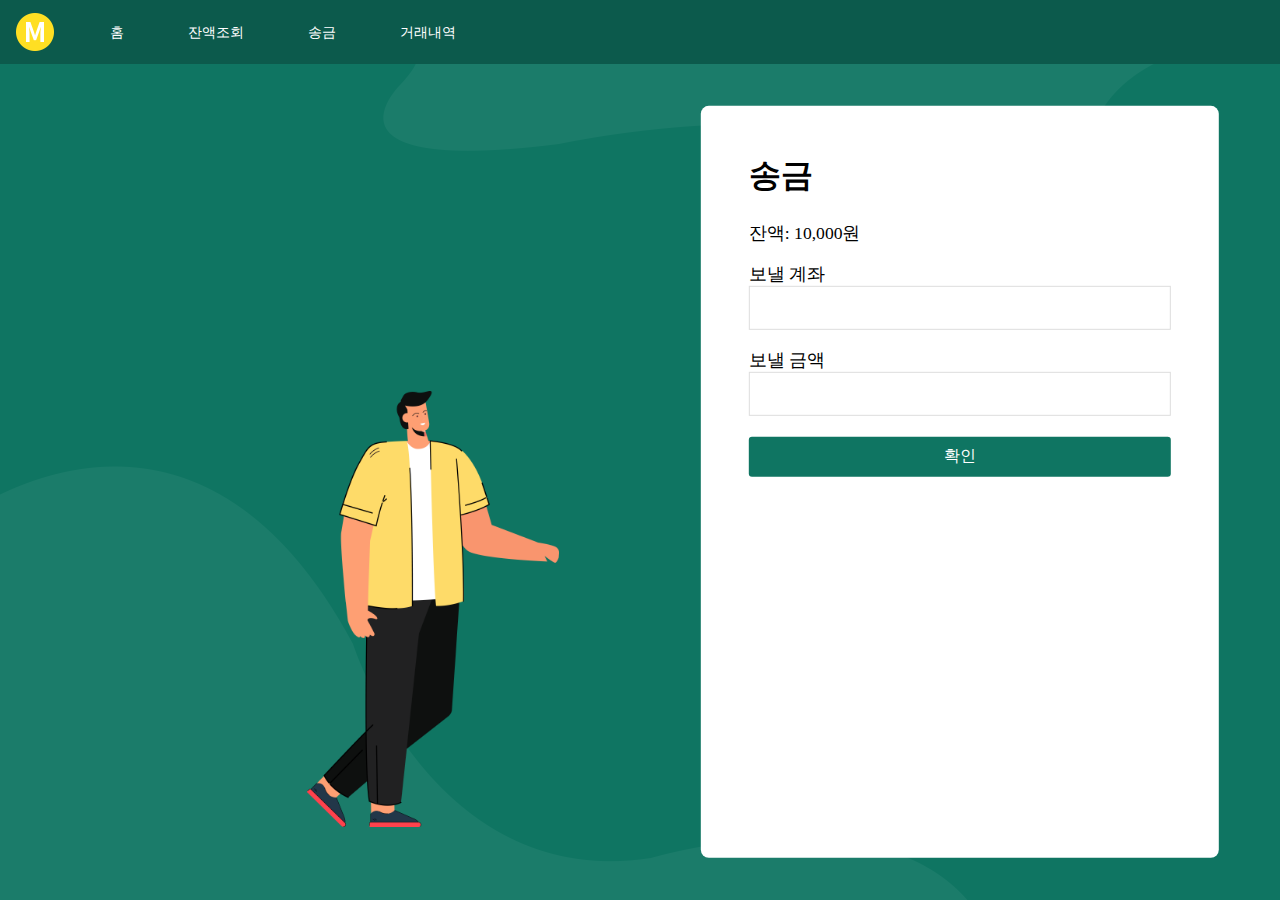
==== transfer.html @ 47a7b5f4 "20220927-마카오뱅크" ====
<!DOCTYPE html>
<html lang="en">
  <head>
    <meta charset="UTF-8" />
    <meta http-equiv="X-UA-Compatible" content="IE=edge" />
    <meta name="viewport" content="width=device-width, initial-scale=1.0" />
    <link rel="stylesheet" href="./CSS/header.css" />
    <link rel="stylesheet" href="./CSS/global.css" />
    <link rel="stylesheet" href="./CSS/common.css" />
    <link rel="stylesheet" href="./CSS/main.css" />
    <link rel="stylesheet" href="./CSS/transfer.css" />
    <title>마카오 뱅크</title>
  </head>
  <body>
    <header>
      <div>
        <h1>
          <a href="index.html">Makao Bank</a>
        </h1>
        <nav>
          <ul>
            <li>
              <a href="index.html"> 홈 </a>
            </li>
            <li>
              <a href="account.html"> 잔액조회 </a>
            </li>
            <li>
              <a href="transfer.html"> 송금 </a>
            </li>
            <li>
              <a href="transactions.html"> 거래내역 </a>
            </li>
          </ul>
        </nav>
      </div>
    </header>
    <main>
      <section>
        <div class="decoration-left"></div>
        <article>
          <h2>송금</h2>
          <p>잔액: 10,000원</p>
          <label>보낼 계좌</label>
          <input type="text" />
          <label>보낼 금액</label>
          <input type="number" />
          <button type="button">확인</button>
        </article>
        <div class="decoration-right"></div>
      </section>
    </main>
  </body>
</html>
---- CSS/header.css ----
header {
  background-color: #0c5a4c;
  height: 4em;
}

header div {
  display: flex;
  align-items: center;
  margin: 0 auto;
  padding: 0 1rem;
  min-width: 1024px;
  height: 100%;
}

header h1 {
  margin-right: 3.5rem;
  height: 38px;
  width: 38px;
  color: #fff;
}

header h1 a {
  display: block;
  width: 100%;
  height: 100%;
  text-indent: -1000px;
  background: url(/src/logo.png) no-repeat 0 50%;
  background-size: contain;
  overflow: hidden;
}

header ul {
  display: flex;
  align-items: center;
  justify-content: center;
  gap: 4em;
}

header li {
  font-weight: 300;
}

header a {
  font-size: 0.9em;
  color: #fff;
}
---- CSS/global.css ----
@import url(//spoqa.github.io/spoqa-han-sans/css/SpoqaHanSansNeo.css);

* {
  font-size: 16px;
  font-family: 'Spoqa Han Sans Neo', 'sans-serif';
  margin: 0;
  padding: 0;
  list-style: none;
  word-break: keep-all;
  box-sizing: border-box;
}

a {
  text-decoration: none;
}

button {
  border: none;
  background: none;
}
---- CSS/common.css ----
article {
  position: absolute;
  top: 50%;
  left: 50%;
  padding: 3em;
  width: 27%;
  min-width: 400px;
  height: 90%;
  border-radius: 0.5em;
  transform: translate3d(-50%, -50%, 0);
  background-color: #fff;
  z-index: 2;
}

h2 {
  font-size: 2em;
  margin-bottom: 0.5em;
}

.decoration-left {
  position: absolute;
  top: 34%;
  left: 16%;
  width: 28vh;
  height: 58vh;
  background: url(/src/man.png) no-repeat 0 50%;
  background-size: contain;
  z-index: 1;
}

.decoration-right {
  position: absolute;
  top: 34%;
  right: 7%;
  width: 44vh;
  height: 60vh;
  background: url(/src/woman.png) no-repeat 0 50%;
  background-size: contain;
  z-index: 1;
}
---- CSS/main.css ----
main {
  position: relative;
  width: 150vw;
  height: calc(100vh - 4em);
  background: url(/src/wave.svg);
  background-color: #0f7562;
  background-size: cover;
}
---- CSS/transfer.css ----
p {
  font-size: 1.1em;
  margin-top: 1.3em;
}

label {
  font-size: 1.1em;
  display: block;
  margin-top: 1em;
}

input {
  font-size: 1.1em;
  display: block;
  width: 100%;
  height: 2.5em;
  border: 1px solid #dddddd;
}

button {
  margin-top: 1.3em;
  width: 100%;
  height: 2.5em;
  color: #fff;
  background-color: #0f7562;
  border-radius: 0.2em;
}

button:hover {
  background-color: #dddddd;
  color: #000;
}
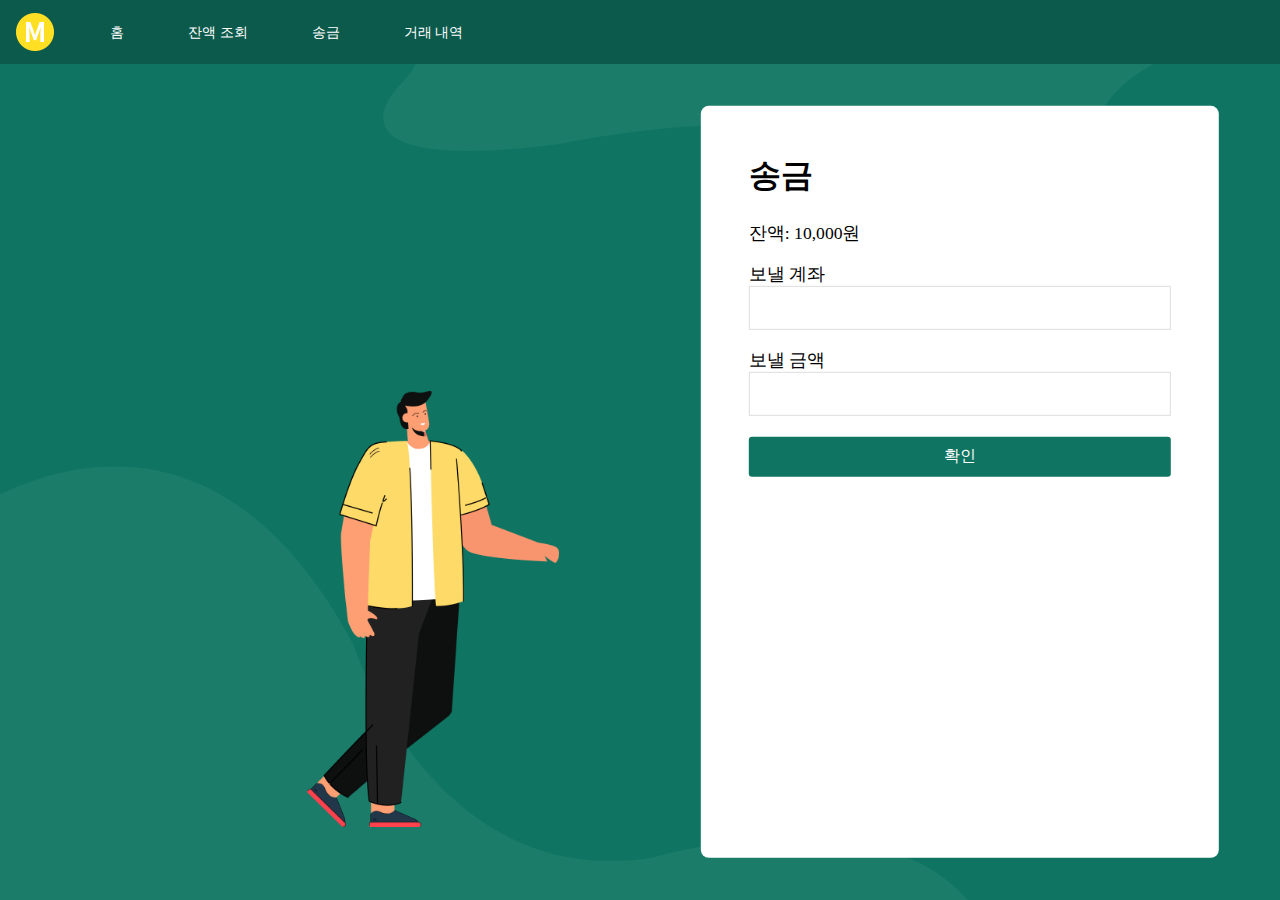
==== commit 9c0cfbc3: "배포용 브랜치다" ====
--- a/transfer.html
+++ b/transfer.html
@@ -23,13 +23,13 @@
               <a href="index.html"> 홈 </a>
             </li>
             <li>
-              <a href="account.html"> 잔액조회 </a>
+              <a href="account.html"> 잔액 조회 </a>
             </li>
             <li>
               <a href="transfer.html"> 송금 </a>
             </li>
             <li>
-              <a href="transactions.html"> 거래내역 </a>
+              <a href="transactions.html"> 거래 내역 </a>
             </li>
           </ul>
         </nav>
